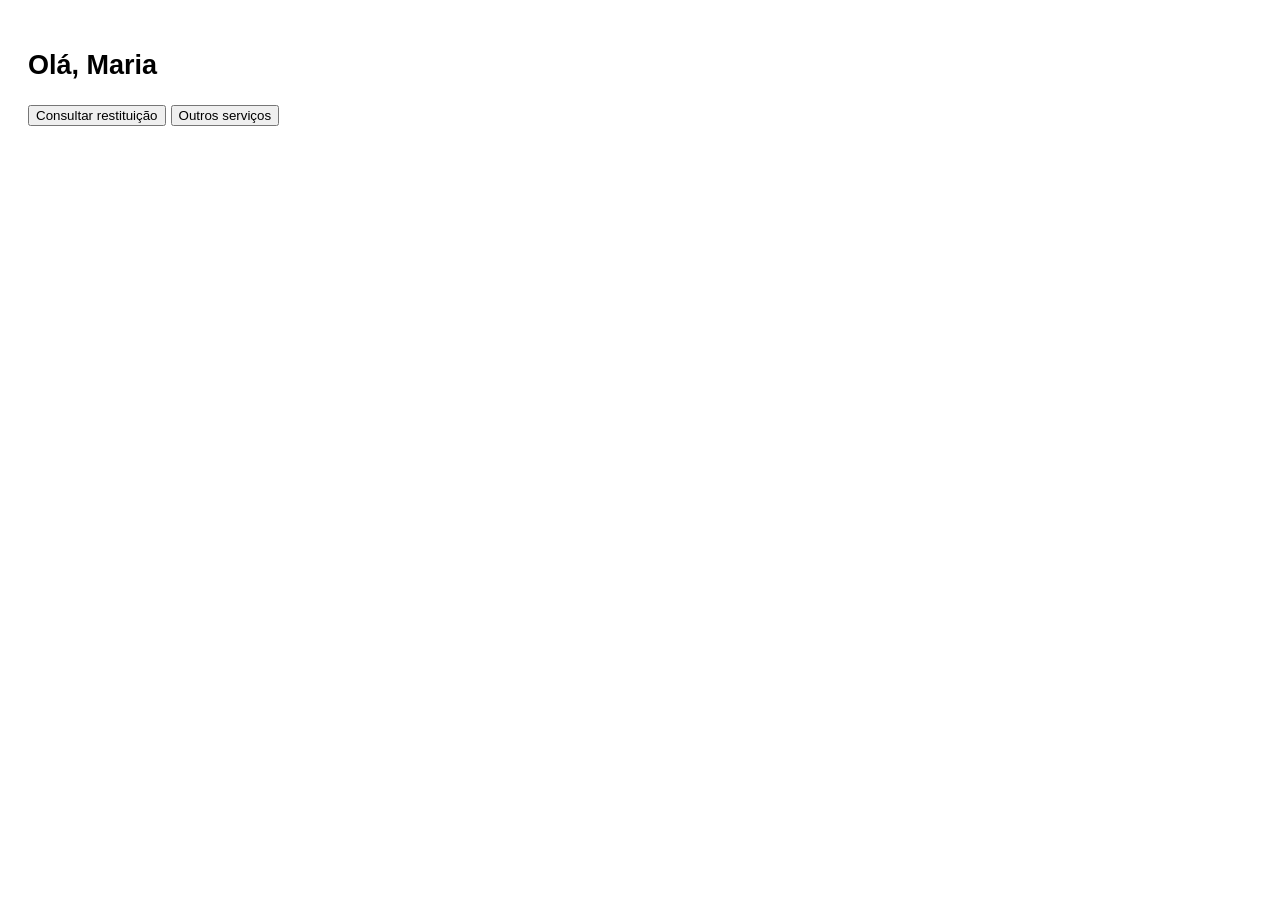
==== demo_sites/service/dashboard.html @ 2fb75a3f "feat: initial caramelo-api Co-Authored-By: Claude Fable 5.2 <noreply@anthropic.com> Claude-Session: " ====
<!doctype html><meta charset="utf-8"><title>Painel (teste)</title>
<body style="font-family:sans-serif;padding:20px;font-size:18px"><h2>Olá, Maria</h2>
<a href="result.html"><button>Consultar restituição</button></a> <button>Outros serviços</button></body>
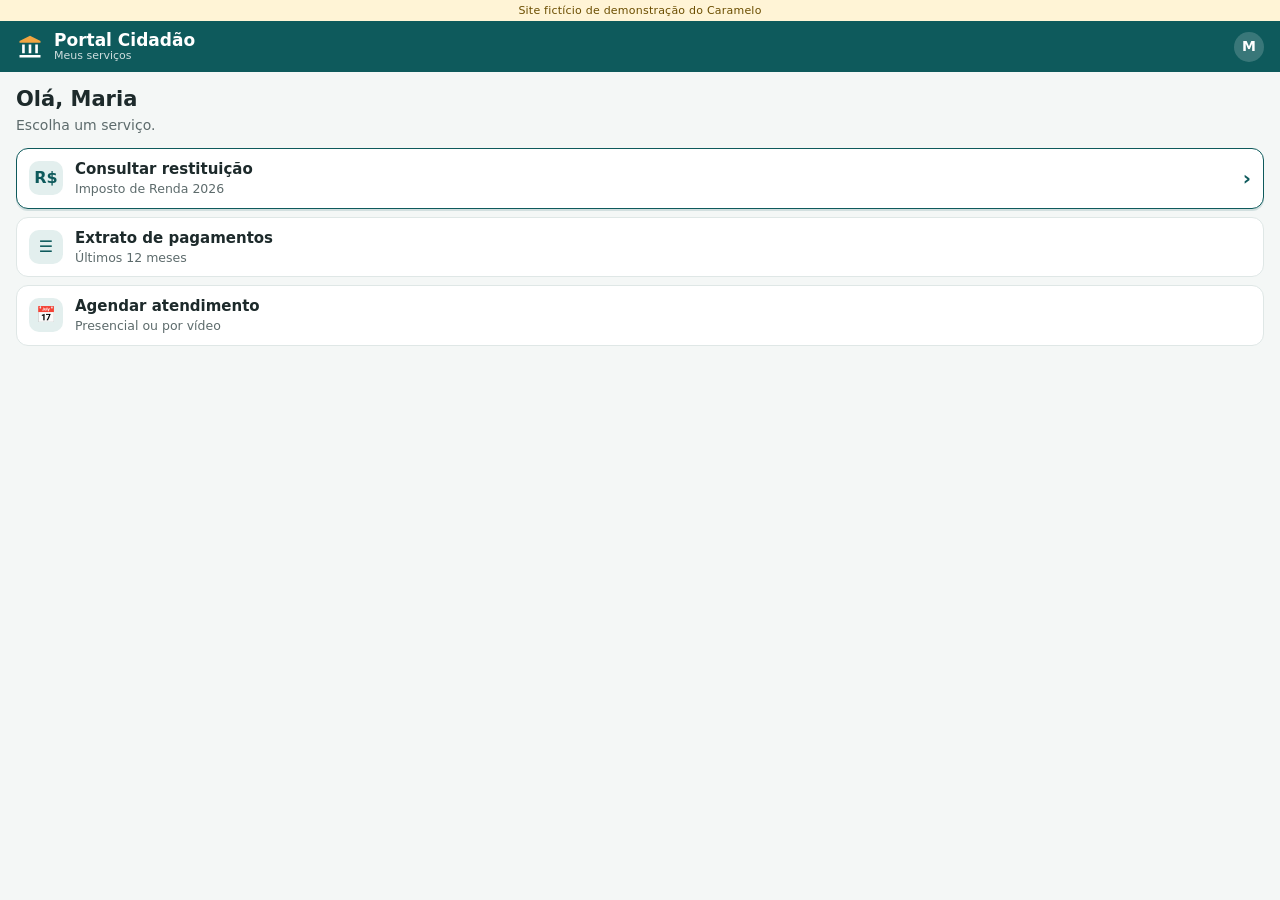
==== commit 39799867: "feat: realistic fictitious service portal for the Fazer junto demo "Portal Cidadão" replaces the uns" ====
--- a/demo_sites/service/dashboard.html
+++ b/demo_sites/service/dashboard.html
@@ -1,3 +1,12 @@
-<!doctype html><meta charset="utf-8"><title>Painel (teste)</title>
-<body style="font-family:sans-serif;padding:20px;font-size:18px"><h2>Olá, Maria</h2>
-<a href="result.html"><button>Consultar restituição</button></a> <button>Outros serviços</button></body>
+<!doctype html><html lang="pt-BR"><head><meta charset="utf-8"><meta name="viewport" content="width=device-width,initial-scale=1"><title>Meus serviços · Portal Cidadão (demonstração)</title><link rel="stylesheet" href="style.css"></head>
+<body><div class="demo-strip">Site fictício de demonstração do Caramelo</div>
+<header class="top"><svg class="top__logo" viewBox="0 0 32 32" aria-hidden="true"><path d="M16 3 4 9v2h24V9z" fill="#f2a541"/><path d="M7 13h3v10H7zM14.5 13h3v10h-3zM22 13h3v10h-3zM4 25h24v3H4z" fill="#fff"/></svg><div class="top__name">Portal Cidadão<small>Meus serviços</small></div><span class="top__user">M</span></header>
+<main>
+  <h1>Olá, Maria</h1>
+  <p class="lead">Escolha um serviço.</p>
+  <div class="list">
+    <a class="item item--action" href="result.html"><span class="item__icon">R$</span><span class="item__text">Consultar restituição<small>Imposto de Renda 2026</small></span><span class="item__go">&#8250;</span></a>
+    <div class="item"><span class="item__icon">&#9776;</span><span class="item__text">Extrato de pagamentos<small>Últimos 12 meses</small></span></div>
+    <div class="item"><span class="item__icon">&#128197;</span><span class="item__text">Agendar atendimento<small>Presencial ou por vídeo</small></span></div>
+  </div>
+</main></body></html>
--- a/demo_sites/service/style.css
+++ b/demo_sites/service/style.css
@@ -0,0 +1,43 @@
+/* "Portal Cidadão": fictitious public-service portal used by Caramelo's demo and e2e tests.
+   Its own look on purpose: it must not imitate any real government or bank site.
+   Sized for the secure room's 390x440 viewport. */
+:root {
+  --brand: #0e5a5c; --brand-dark: #0a4446; --accent: #f2a541; --ink: #1d2a2b; --muted: #5d6b6c;
+  --line: #dfe7e6; --bg: #f4f7f6; --card: #ffffff; --ok: #1d7a46; --ok-bg: #e5f4ea;
+}
+* { box-sizing: border-box; margin: 0; }
+body { font-family: "Segoe UI", system-ui, -apple-system, Roboto, sans-serif; background: var(--bg); color: var(--ink); font-size: 16px; line-height: 1.4; }
+a { color: inherit; text-decoration: none; }
+.demo-strip { background: #fff4d6; color: #6b4e00; font-size: 11px; text-align: center; padding: 3px 8px; letter-spacing: .02em; }
+.top { display: flex; align-items: center; gap: 10px; background: var(--brand); color: #fff; padding: 10px 16px; }
+.top__logo { width: 28px; height: 28px; flex: none; }
+.top__name { font-weight: 700; font-size: 17px; line-height: 1.1; }
+.top__name small { display: block; font-weight: 500; font-size: 11px; opacity: .8; }
+.top__user { margin-left: auto; width: 30px; height: 30px; border-radius: 50%; background: rgba(255, 255, 255, .18); display: grid; place-items: center; font-weight: 700; font-size: 14px; }
+main { padding: 14px 16px 18px; }
+h1 { font-size: 21px; line-height: 1.25; margin-bottom: 4px; }
+.lead { color: var(--muted); font-size: 14px; margin-bottom: 12px; }
+.search { display: flex; align-items: center; gap: 8px; background: var(--card); border: 1px solid var(--line); border-radius: 12px; padding: 9px 12px; color: var(--muted); font-size: 14px; margin-bottom: 12px; }
+.btn { display: block; width: 100%; border: 0; border-radius: 12px; padding: 12px 16px; font: inherit; font-weight: 700; font-size: 16px; text-align: center; cursor: pointer; }
+.btn--primary { background: var(--brand); color: #fff; }
+.btn--primary:hover { background: var(--brand-dark); }
+.list { display: grid; gap: 8px; margin-top: 12px; }
+.item { display: flex; align-items: center; gap: 12px; background: var(--card); border: 1px solid var(--line); border-radius: 12px; padding: 10px 12px; }
+.item__icon { width: 34px; height: 34px; border-radius: 10px; background: #e3efee; color: var(--brand); display: grid; place-items: center; font-weight: 800; flex: none; }
+.item__text { font-weight: 600; font-size: 15px; }
+.item__text small { display: block; font-weight: 400; color: var(--muted); font-size: 12.5px; }
+.item--action { border-color: var(--brand); box-shadow: 0 2px 0 rgba(14, 90, 92, .15); }
+.item__go { margin-left: auto; color: var(--brand); font-size: 20px; font-weight: 700; }
+.card { background: var(--card); border: 1px solid var(--line); border-radius: 14px; padding: 14px; }
+.field { display: block; font-size: 14px; font-weight: 600; margin: 12px 0 6px; }
+.input { width: 100%; font: inherit; font-size: 18px; padding: 11px 12px; border: 2px solid var(--line); border-radius: 10px; background: #fff; }
+.input:focus { outline: none; border-color: var(--brand); }
+.who { display: flex; align-items: center; gap: 10px; color: var(--muted); font-size: 14px; }
+.who strong { color: var(--ink); }
+.btn + .hint, .hint { color: var(--muted); font-size: 12.5px; margin-top: 8px; text-align: center; }
+.status { display: inline-flex; align-items: center; gap: 6px; background: var(--ok-bg); color: var(--ok); font-weight: 700; font-size: 13px; border-radius: 999px; padding: 4px 10px; }
+.status::before { content: ""; width: 8px; height: 8px; border-radius: 50%; background: var(--ok); }
+.amount { font-size: 30px; font-weight: 800; margin: 8px 0 2px; color: var(--brand-dark); }
+.rows { display: grid; gap: 6px; margin-top: 10px; font-size: 14px; }
+.rows div { display: flex; justify-content: space-between; border-top: 1px solid var(--line); padding-top: 6px; }
+.rows span { color: var(--muted); }
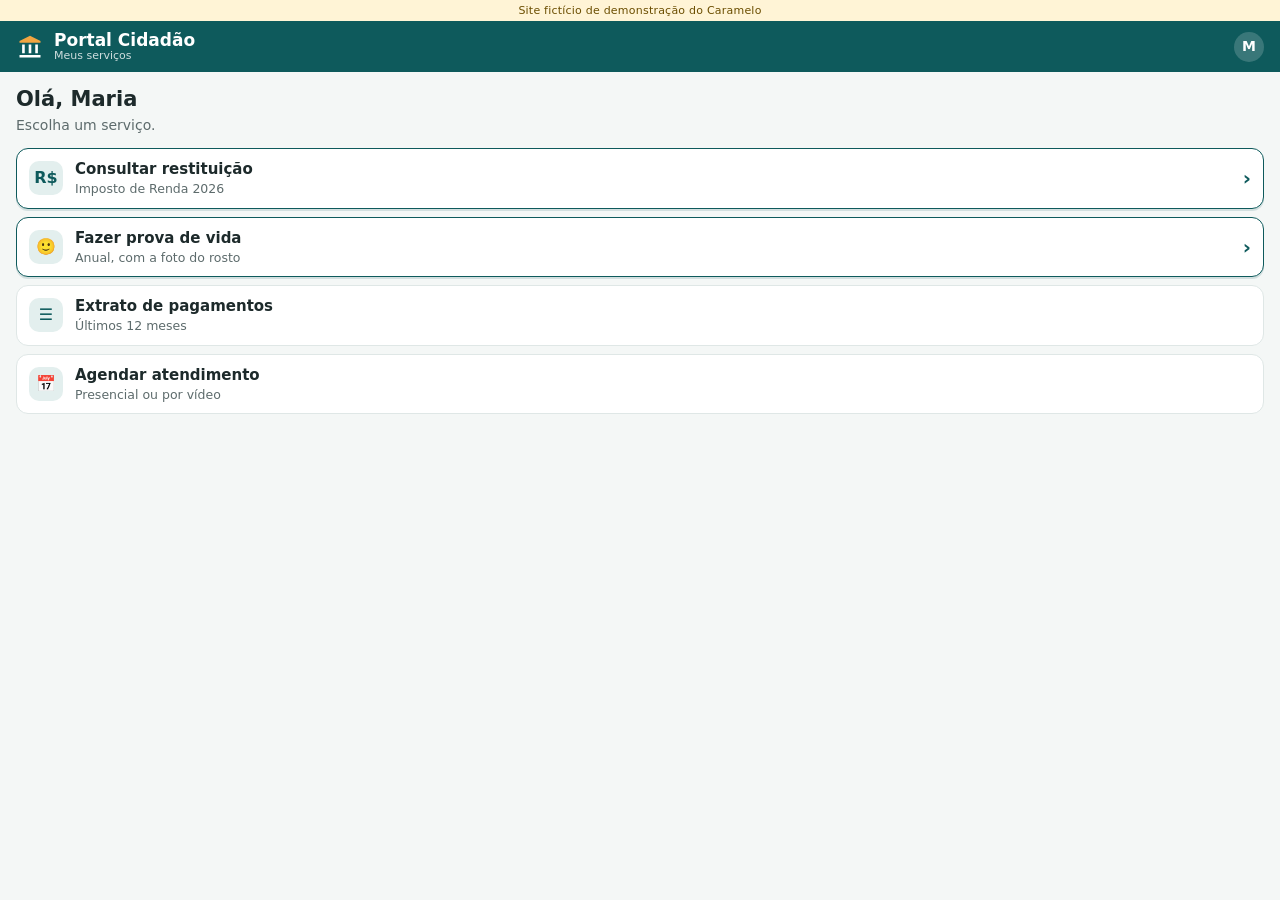
==== commit ebc1bdee: "feat: live facial biometrics guidance when a site asks for a face photo The secure session detects a" ====
--- a/demo_sites/service/dashboard.html
+++ b/demo_sites/service/dashboard.html
@@ -6,6 +6,7 @@
   <p class="lead">Escolha um serviço.</p>
   <div class="list">
     <a class="item item--action" href="result.html"><span class="item__icon">R$</span><span class="item__text">Consultar restituição<small>Imposto de Renda 2026</small></span><span class="item__go">&#8250;</span></a>
+    <a class="item item--action" href="prova-de-vida.html"><span class="item__icon">&#128578;</span><span class="item__text">Fazer prova de vida<small>Anual, com a foto do rosto</small></span><span class="item__go">&#8250;</span></a>
     <div class="item"><span class="item__icon">&#9776;</span><span class="item__text">Extrato de pagamentos<small>Últimos 12 meses</small></span></div>
     <div class="item"><span class="item__icon">&#128197;</span><span class="item__text">Agendar atendimento<small>Presencial ou por vídeo</small></span></div>
   </div>
--- a/demo_sites/service/style.css
+++ b/demo_sites/service/style.css
@@ -41,3 +41,6 @@
 .rows { display: grid; gap: 6px; margin-top: 10px; font-size: 14px; }
 .rows div { display: flex; justify-content: space-between; border-top: 1px solid var(--line); padding-top: 6px; }
 .rows span { color: var(--muted); }
+.steps { padding-left: 20px; display: grid; gap: 4px; font-size: 14.5px; margin-bottom: 12px; }
+.preview { display: block; width: 120px; height: 150px; object-fit: cover; border-radius: 12px; margin: 0 auto 12px; border: 3px solid var(--ok); }
+[hidden] { display: none !important; }
